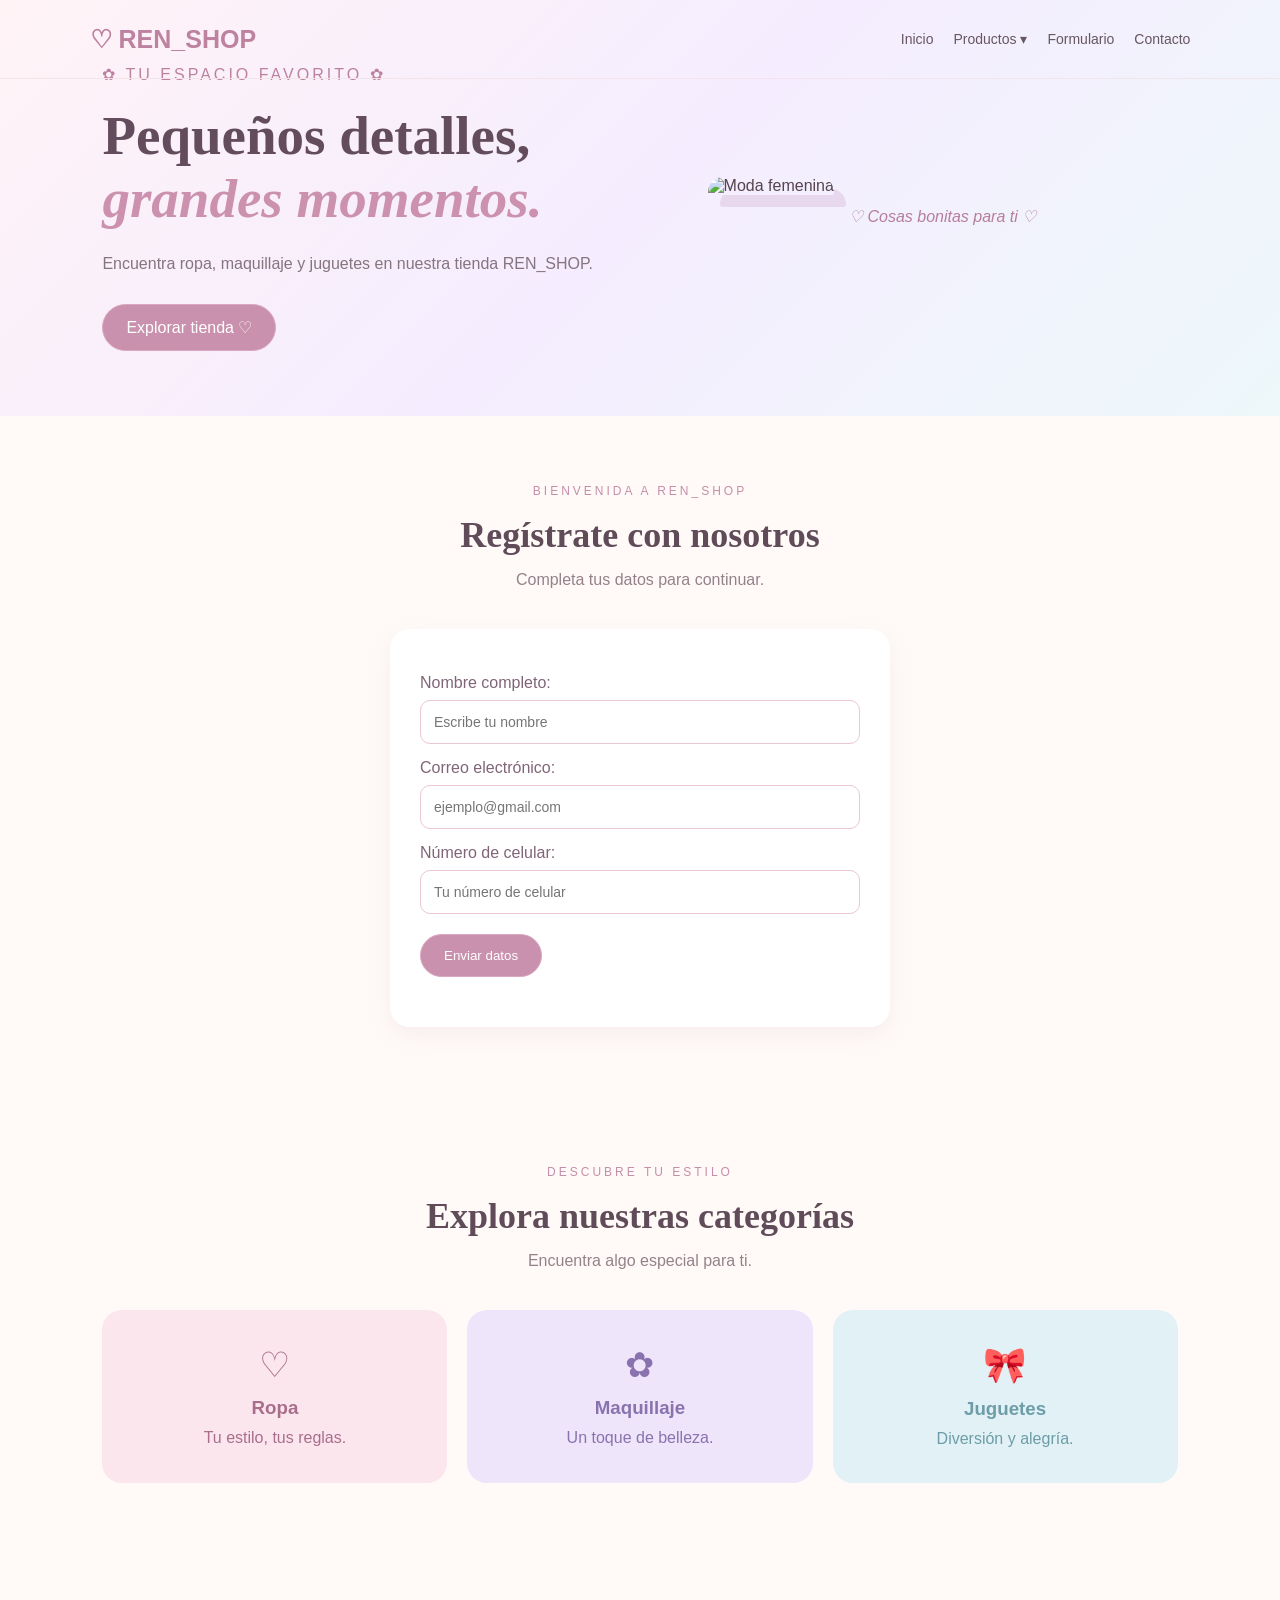
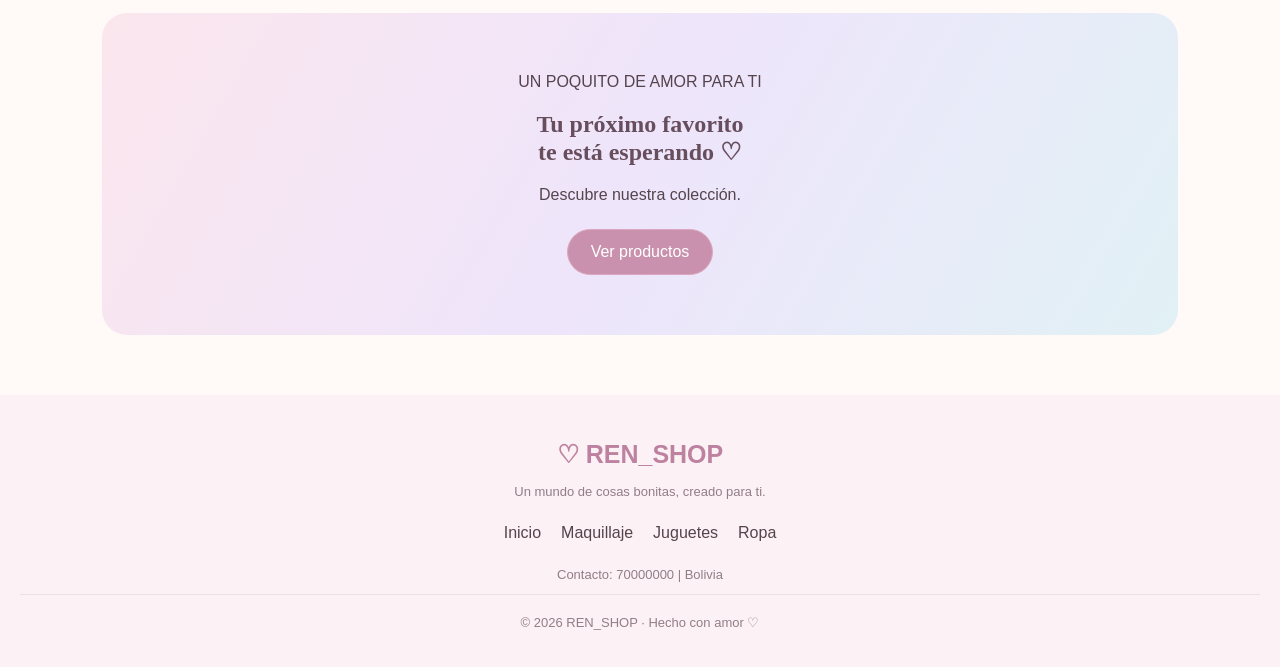
==== index.html @ 6530d6f2 "first commit" ====
<!DOCTYPE html>
<html lang="es">
<head>
    <meta charset="UTF-8">
    <meta name="viewport" content="width=device-width, initial-scale=1.0">
    <title>REN_SHOP | Inicio</title>
    <link rel="stylesheet" href="j.css">
    <script src="formulario.js" defer></script>
</head>
<body>

<header class="encabezado">
    <div class="logo">♡ REN_SHOP</div>

    <nav class="menu">
        <a href="index.html">Inicio</a>
        <div class="desplegable">
            <a href="#categorias" class="boton-menu">Productos ▾</a>
            <div class="submenu">
                <a href="maquillaje.html">Maquillaje</a>
                <a href="juguetes.html">Juguetes</a>
                <a href="ropa.html">Ropa</a>
            </div>
        </div>
        <a href="#formulario">Formulario</a>
        <a href="#contacto">Contacto</a>
    </nav>
</header>

<section class="portada" id="inicio">
    <div class="texto-portada">
        <span class="etiqueta">✿ TU ESPACIO FAVORITO ✿</span>
        <h1>Pequeños detalles,<br>
            <span>grandes momentos.</span>
        </h1>
        <p>Encuentra ropa, maquillaje y juguetes
        en nuestra tienda REN_SHOP.</p>
        <a href="#categorias" class="boton-principal">
            Explorar tienda ♡
        </a>
    </div>

    <div class="imagen-portada">
        <img src="LG.jpg"
             alt="Moda femenina">
        <div class="nota-flotante">♡ Cosas bonitas para ti ♡</div>
    </div>
</section>

<!-- FORMULARIO -->
<section class="formulario-seccion" id="formulario">
    <div class="titulo-seccion">
        <span>BIENVENIDA A REN_SHOP</span>
        <h2>Regístrate con nosotros</h2>
        <p>Completa tus datos para continuar.</p>
    </div>

    <form id="miFormulario">
        <label>Nombre completo:</label>
        <input type="text" id="nombre" required
               placeholder="Escribe tu nombre">

        <label>Correo electrónico:</label>
        <input type="email" id="correo" required
               placeholder="ejemplo@gmail.com">

        <label>Número de celular:</label>
        <input type="tel" id="celular" required
               placeholder="Tu número de celular">

        <button type="submit" class="boton-principal">
            Enviar datos
        </button>

        <p id="mensajeFormulario" class="mensaje"></p>
    </form>
</section>

<!-- CATEGORIAS -->
<section class="categorias" id="categorias">
    <div class="titulo-seccion">
        <span>DESCUBRE TU ESTILO</span>
        <h2>Explora nuestras categorías</h2>
        <p>Encuentra algo especial para ti.</p>
    </div>

    <div class="lista-categorias">
        <a href="ropa.html" class="categoria rosa">
            <span>♡</span>
            <h3>Ropa</h3>
            <p>Tu estilo, tus reglas.</p>
        </a>

        <a href="maquillaje.html" class="categoria lila">
            <span>✿</span>
            <h3>Maquillaje</h3>
            <p>Un toque de belleza.</p>
        </a>

        <a href="juguetes.html" class="categoria celeste">
            <span>🎀</span>
            <h3>Juguetes</h3>
            <p>Diversión y alegría.</p>
        </a>
    </div>
</section>

<section class="banner">
    <span>UN POQUITO DE AMOR PARA TI</span>
    <h2>Tu próximo favorito<br>te está esperando ♡</h2>
    <p>Descubre nuestra colección.</p>
    <a href="ropa.html" class="boton-principal">Ver productos</a>
</section>

<footer id="contacto">
    <div class="logo logo-footer">♡ REN_SHOP</div>
    <p>Un mundo de cosas bonitas, creado para ti.</p>
    <div class="enlaces-footer">
        <a href="index.html">Inicio</a>
        <a href="maquillaje.html">Maquillaje</a>
        <a href="juguetes.html">Juguetes</a>
        <a href="ropa.html">Ropa</a>
    </div>
    <p>Contacto: 70000000 | Bolivia</p>
    <p class="copyright">© 2026 REN_SHOP · Hecho con amor ♡</p>
</footer>

</body>
</html>
---- j.css ----
/* CONFIGURACION GENERAL */

* {
    margin: 0;
    padding: 0;
    box-sizing: border-box;
}

html {
    scroll-behavior: smooth;
}

body {
    font-family: "Segoe UI", Arial, sans-serif;
    background-color: #fffaf8;
    color: #55444d;
}

a {
    text-decoration: none;
    color: inherit;
}

/* ENCABEZADO */

.encabezado {
    width: 100%;
    padding: 20px 7%;
    display: flex;
    justify-content: space-between;
    align-items: center;
    gap: 20px;
    flex-wrap: wrap;
    background:# fffaf8;
    border-bottom: 1px solid #f2e4e8;
    position: absolute;
    top: 0;
    z-index: 1000;
}

.logo {
    font-size: 25px;
    font-weight: bold;
    color: #bd829f;
}

.menu {
    display: flex;
    align-items: center;
    justify-content: center;
    flex-wrap: wrap;
    gap: 20px;
}

.menu a {
    font-size: 14px;
    color: #685661;
    transition: 0.3s;
}

.menu a:hover {
    color: #c57c9e;
}

/* MENU DESPLEGABLE */

.desplegable {
    position: relative;
    padding: 10px 0;
}

.boton-menu {
    cursor: pointer;
}

.submenu {
    display: none;
    position: absolute;
    top: 100%;
    left: 0;
    width: 160px;
    background: white;
    border-radius: 12px;
    padding: 10px;
    box-shadow: 0 8px 20px #d9b6c533;
}

.submenu a {
    display: block;
    padding: 10px;
}

.desplegable:hover .submenu,
.desplegable:focus-within .submenu {
    display: block;
}

/* BOTONES */

.boton-comprar,
.boton-principal {
    display: inline-block;
    padding: 13px 23px;
    background: #eac6d6;
    color: #674a5a;
    border: 1px solid #dba7c0;
    border-radius: 30px;
    cursor: pointer;
    transition: 0.3s;
}

.boton-principal {
    background: #c991ad;
    color: white;
}

.boton-comprar:hover,
.boton-principal:hover {
    background: #ad718f;
    color: white;
    transform: translateY(-3px);
}

/* PORTADA */

.portada {
    padding: 65px 8%;
    display: flex;
    align-items: center;
    justify-content: space-between;
    gap: 40px;
    background: linear-gradient(
        135deg,
        #fff3f6,
        #f5edff,
        #edf8fa
    );
}

.texto-portada {
    flex: 1;
}

.etiqueta {
    color: #bc819f;
    letter-spacing: 3px;
}

.texto-portada h1 {
    font-family: Georgia, serif;
    font-size: clamp(35px, 5vw, 55px);
    color: #634c5b;
    margin: 20px 0;
}

.texto-portada h1 span {
    color: #cb91ae;
    font-style: italic;
}

.texto-portada p {
    line-height: 1.8;
    margin-bottom: 25px;
    color: #86747e;
}

.imagen-portada {
    flex: 1;
    max-width: 470px;
}

.imagen-portada img {
    width: 100%;
    height: 380px;
    object-fit: cover;
    border-radius: 100px 100px 20px 20px;
    box-shadow: 12px 12px 0 #e8d8ed;
}

.nota-flotante {
    text-align: center;
    padding: 12px;
    color: #b67e9b;
    font-style: italic;
}

/* TITULOS */

.titulo-seccion {
    text-align: center;
    margin-bottom: 40px;
}

.titulo-seccion span {
    color: #c58eaa;
    font-size: 12px;
    letter-spacing: 3px;
}

.titulo-seccion h2 {
    font-family: Georgia, serif;
    font-size: clamp(26px, 4vw, 36px);
    color: #604b58;
    margin: 15px 0;
}

.titulo-seccion p {
    color: #95818b;
}

/* FORMULARIO */

.formulario-seccion {
    padding: 65px 20px;
    background: #fffaf8;
}

form {
    max-width: 500px;
    margin: auto;
    padding: 30px;
    background: white;
    border-radius: 20px;
    box-shadow: 0 8px 25px #b99bac22;
}

form label {
    display: block;
    margin: 15px 0 8px;
    color: #806578;
}

form input {
    width: 100%;
    padding: 13px;
    border: 1px solid #eac6d6;
    border-radius: 10px;
    outline: none;
    font-size: 14px;
}

form input:focus {
    border-color: #c991ad;
    box-shadow: 0 0 5px #eac6d6;
}

form button {
    margin-top: 20px;
}

/* CATEGORIAS */

.categorias {
    padding: 70px 8%;
}

.lista-categorias {
    display: grid;
    grid-template-columns: repeat(3, 1fr);
    gap: 20px;
}

.categoria {
    text-align: center;
    padding: 35px 15px;
    border-radius: 20px;
    transition: 0.3s;
    cursor: pointer;
}

.categoria:hover {
    transform: translateY(-7px);
    box-shadow: 0 10px 25px #b99bac22;
}

.categoria span {
    display: block;
    font-size: 35px;
    margin-bottom: 12px;
}

.categoria h3 {
    margin-bottom: 10px;
}

.rosa {
    background: #fbe6ed;
    color: #a96e8b;
}

.lila {
    background: #eee5fb;
    color: #8972ae;
}

.celeste {
    background: #e1f1f5;
    color: #6d9da8;
}

/* PRODUCTOS */

.productos {
    padding: 65px 8%;
    background: white;
}

.rejilla-productos {
    display: grid;
    grid-template-columns: repeat(3, minmax(0, 1fr));
    gap: 25px;
}

.producto {
    background: #fffaf8;
    border-radius: 18px;
    overflow: hidden;
    border: 1px solid #f3e9ed;
    transition: 0.3s;
}

.producto:hover {
    transform: translateY(-6px);
    box-shadow: 0 12px 30px #b99bac22;
}

.foto-producto img {
    display: block;
    width: 100%;
    height: 230px;
    object-fit: cover;
}

.info-producto {
    padding: 20px;
}

.info-producto h3 {
    color: #634c5b;
    margin-bottom: 10px;
}

.info-producto p {
    font-size: 13px;
    color: #998791;
    margin-bottom: 18px;
}

.precio {
    display: flex;
    justify-content: space-between;
    align-items: center;
    gap: 8px;
    border-top: 1px solid #f1e4e9;
    padding-top: 15px;
}

.precio strong {
    color: #b87d9b;
    font-size: 18px;
}

.boton-pedido {
    background: #f8e5ed;
    color: #a76e89;
    border: 1px solid #eac6d6;
    padding: 9px 14px;
    border-radius: 20px;
    cursor: pointer;
    transition: 0.3s;
}

.boton-pedido:hover {
    background: #dba7c0;
    color: white;
}

/* MENSAJES */

.mensaje {
    text-align: center;
    margin-top: 20px;
    color: #a96e8b;
    font-weight: bold;
    font-size: 16px;
}

/* BANNER */

.banner {
    margin: 60px 8%;
    padding: 60px 20px;
    text-align: center;
    border-radius: 25px;
    background: linear-gradient(
        120deg,
        #fbe6ed,
        #eee5fb,
        #e1f1f5
    );
}

.banner h2 {
    font-family: Georgia, serif;
    color: #674e5d;
    margin: 20px 0;
}

.banner p {
    margin-bottom: 25px;
}

/* PIE DE PAGINA */

footer {
    padding: 45px 20px 25px;
    text-align: center;
    background: #fcf1f5;
}

.logo-footer {
    margin-bottom: 15px;
}

footer p {
    color: #927d88;
    font-size: 13px;
    margin: 12px 0;
}

.enlaces-footer {
    display: flex;
    justify-content: center;
    flex-wrap: wrap;
    gap: 20px;
    margin: 25px 0;
}

.enlaces-footer a:hover {
    color: #c57c9e;
}

.copyright {
    padding-top: 20px;
    border-top: 1px solid #eedee6;
}

/* TABLETS */

@media (max-width: 900px) {
    .rejilla-productos {
        grid-template-columns: repeat(2, 1fr);
    }

    .portada {
        padding: 45px 5%;
    }
}

/* CELULARES */

@media (max-width: 600px) {
    .encabezado {
        position: relative;
        justify-content: center;
    }

    .logo {
        width: 100%;
        text-align: center;
    }

    .menu {
        gap: 12px;
    }

    .menu a {
        font-size: 13px;
    }

    .portada {
        flex-direction: column;
        text-align: center;
    }

    .imagen-portada {
        width: 100%;
    }

    .imagen-portada img {
        height: 280px;
    }

    .lista-categorias {
        grid-template-columns: 1fr;
    }

    .rejilla-productos {
        grid-template-columns: repeat(2, minmax(0, 1fr));
        gap: 12px;
    }

    .foto-producto img {
        height: 160px;
    }

    .info-producto {
        padding: 12px;
    }

    .info-producto h3 {
        font-size: 15px;
    }

    .info-producto p {
        font-size: 11px;
    }

    .precio {
        flex-wrap: wrap;
    }

    .precio strong {
        font-size: 15px;
    }

    .boton-pedido {
        padding: 8px 10px;
        font-size: 12px;
    }

    .banner {
        margin: 35px 5%;
    }
}
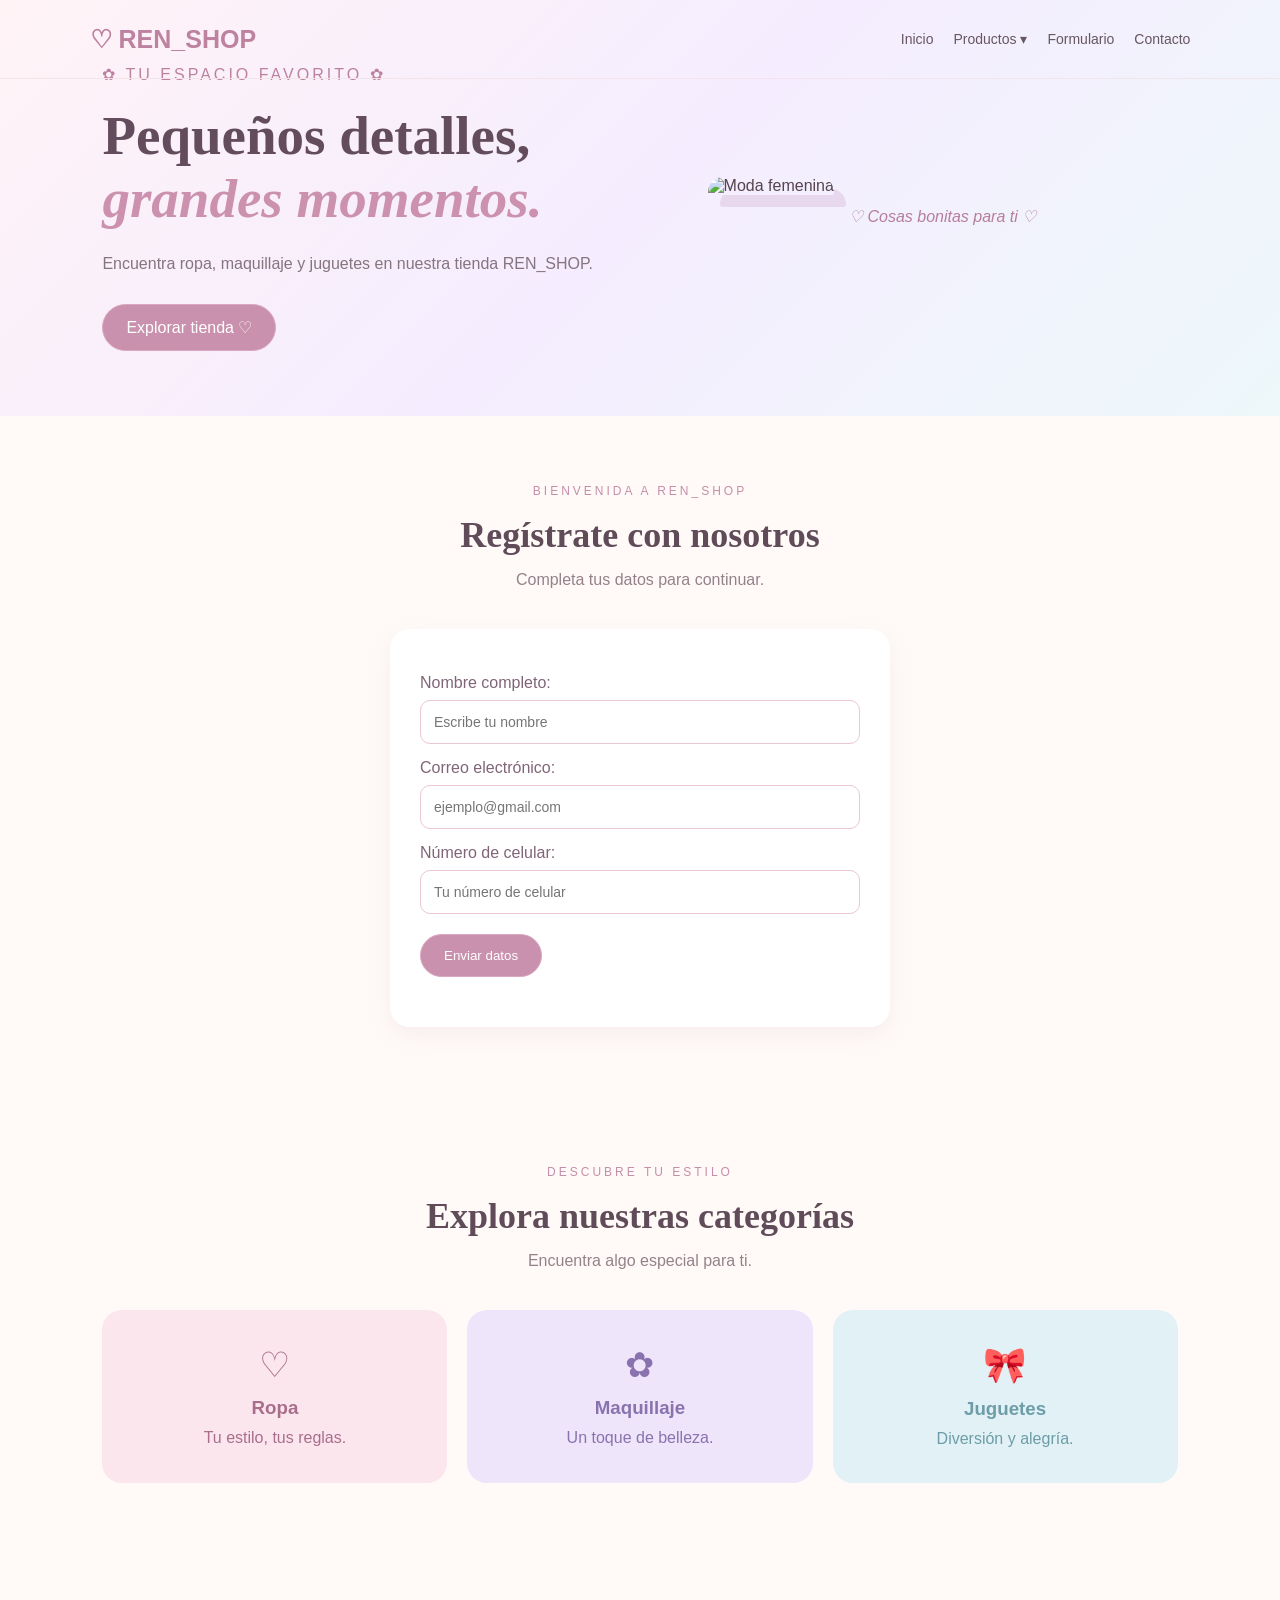
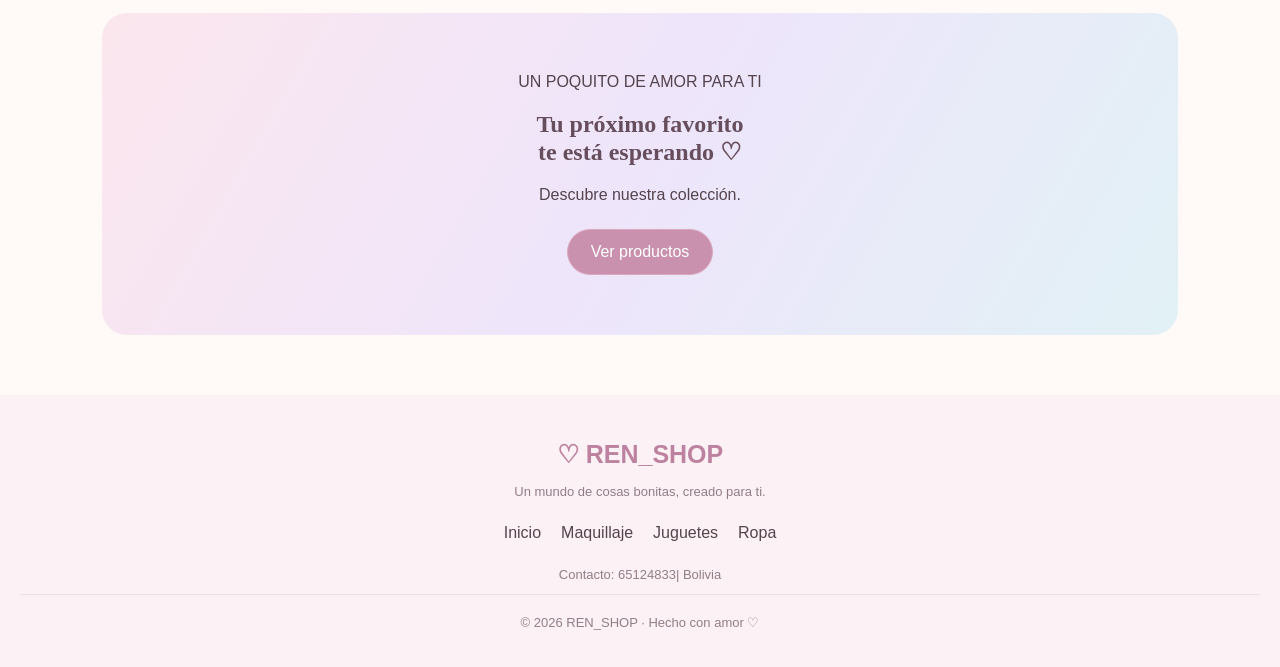
==== commit 30a216d3: "commit updates" ====
--- a/index.html
+++ b/index.html
@@ -1,4 +1,3 @@
-
 <!DOCTYPE html>
 <html lang="es">
 <head>
@@ -122,9 +121,9 @@
         <a href="juguetes.html">Juguetes</a>
         <a href="ropa.html">Ropa</a>
     </div>
-    <p>Contacto: 70000000 | Bolivia</p>
+    <p>Contacto: 65124833| Bolivia</p>
     <p class="copyright">© 2026 REN_SHOP · Hecho con amor ♡</p>
 </footer>
 
 </body>
-</html>
+</html>
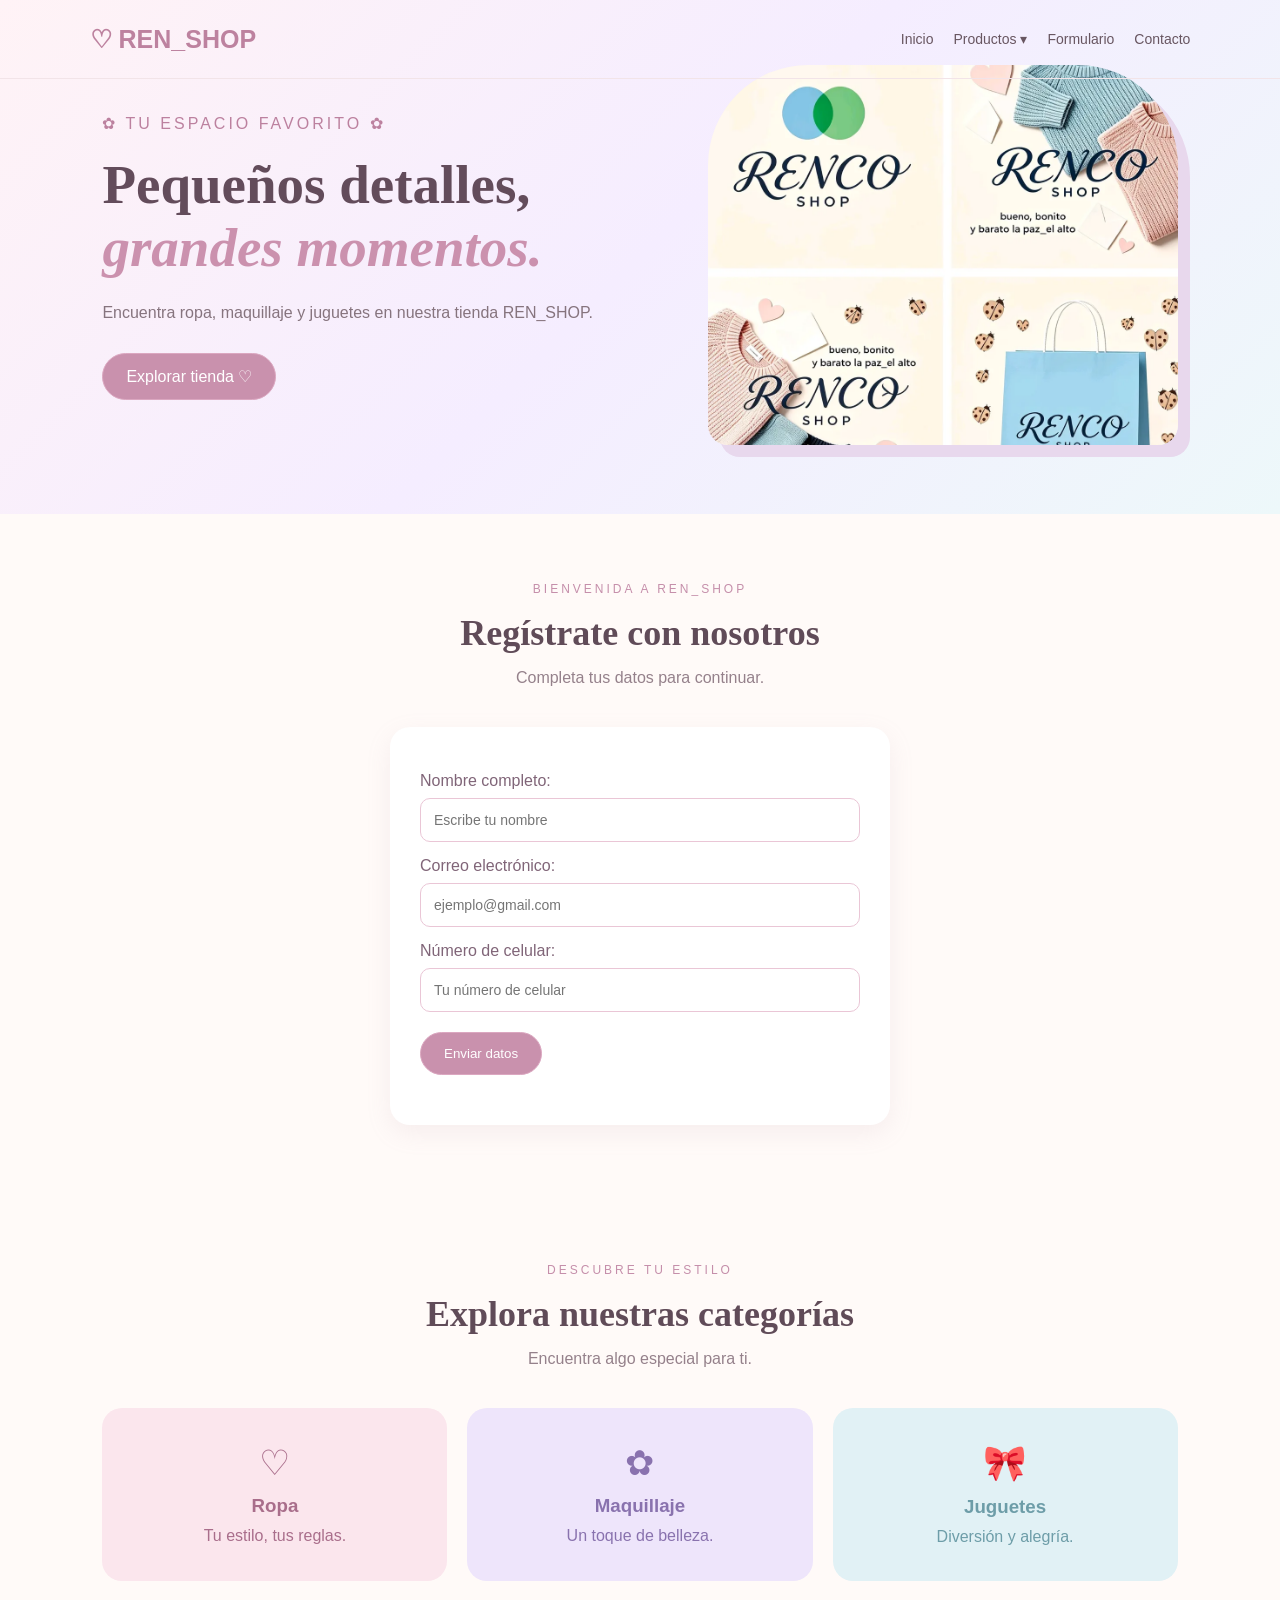
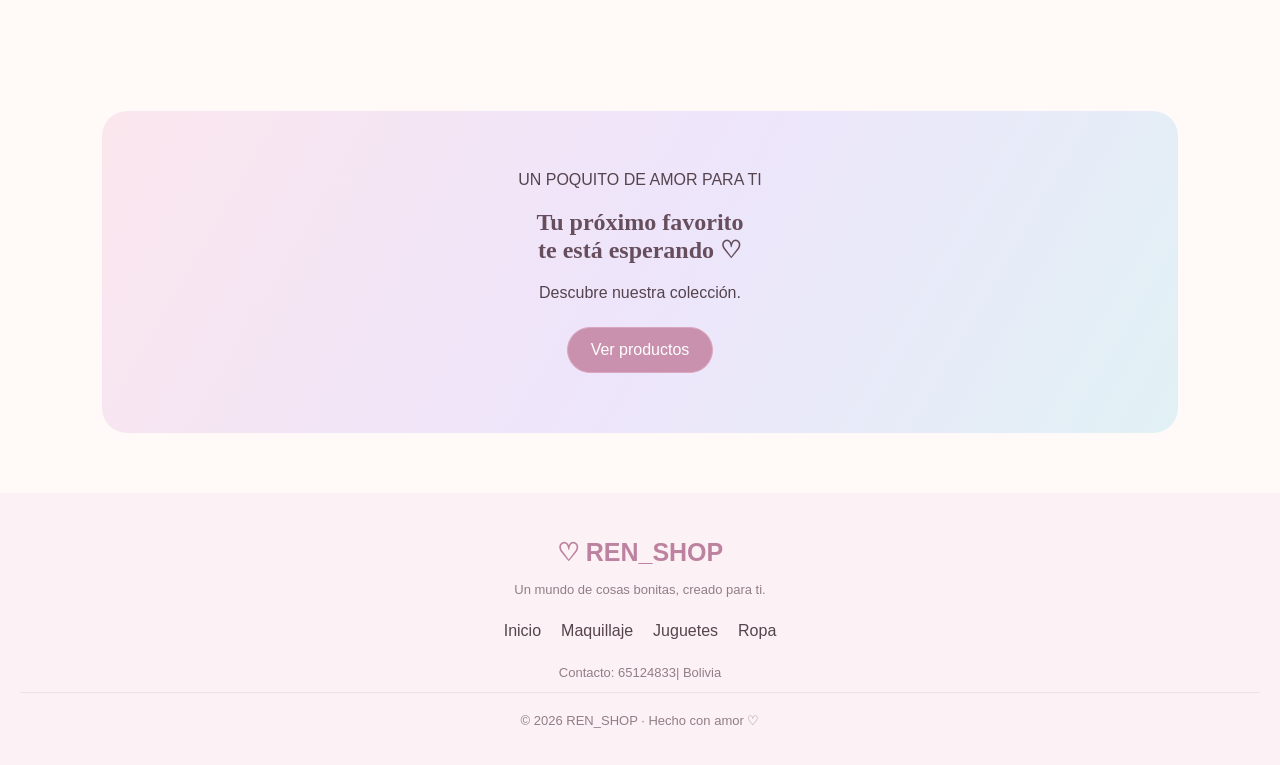
==== commit a8e85276: "rute index" ====
--- a/index.html
+++ b/index.html
@@ -41,9 +41,7 @@
     </div>
 
     <div class="imagen-portada">
-        <img src="LG.jpg"
-             alt="Moda femenina">
-        <div class="nota-flotante">♡ Cosas bonitas para ti ♡</div>
+        <img src="lg.jpg" alt="Moda femenina">
     </div>
 </section>
 
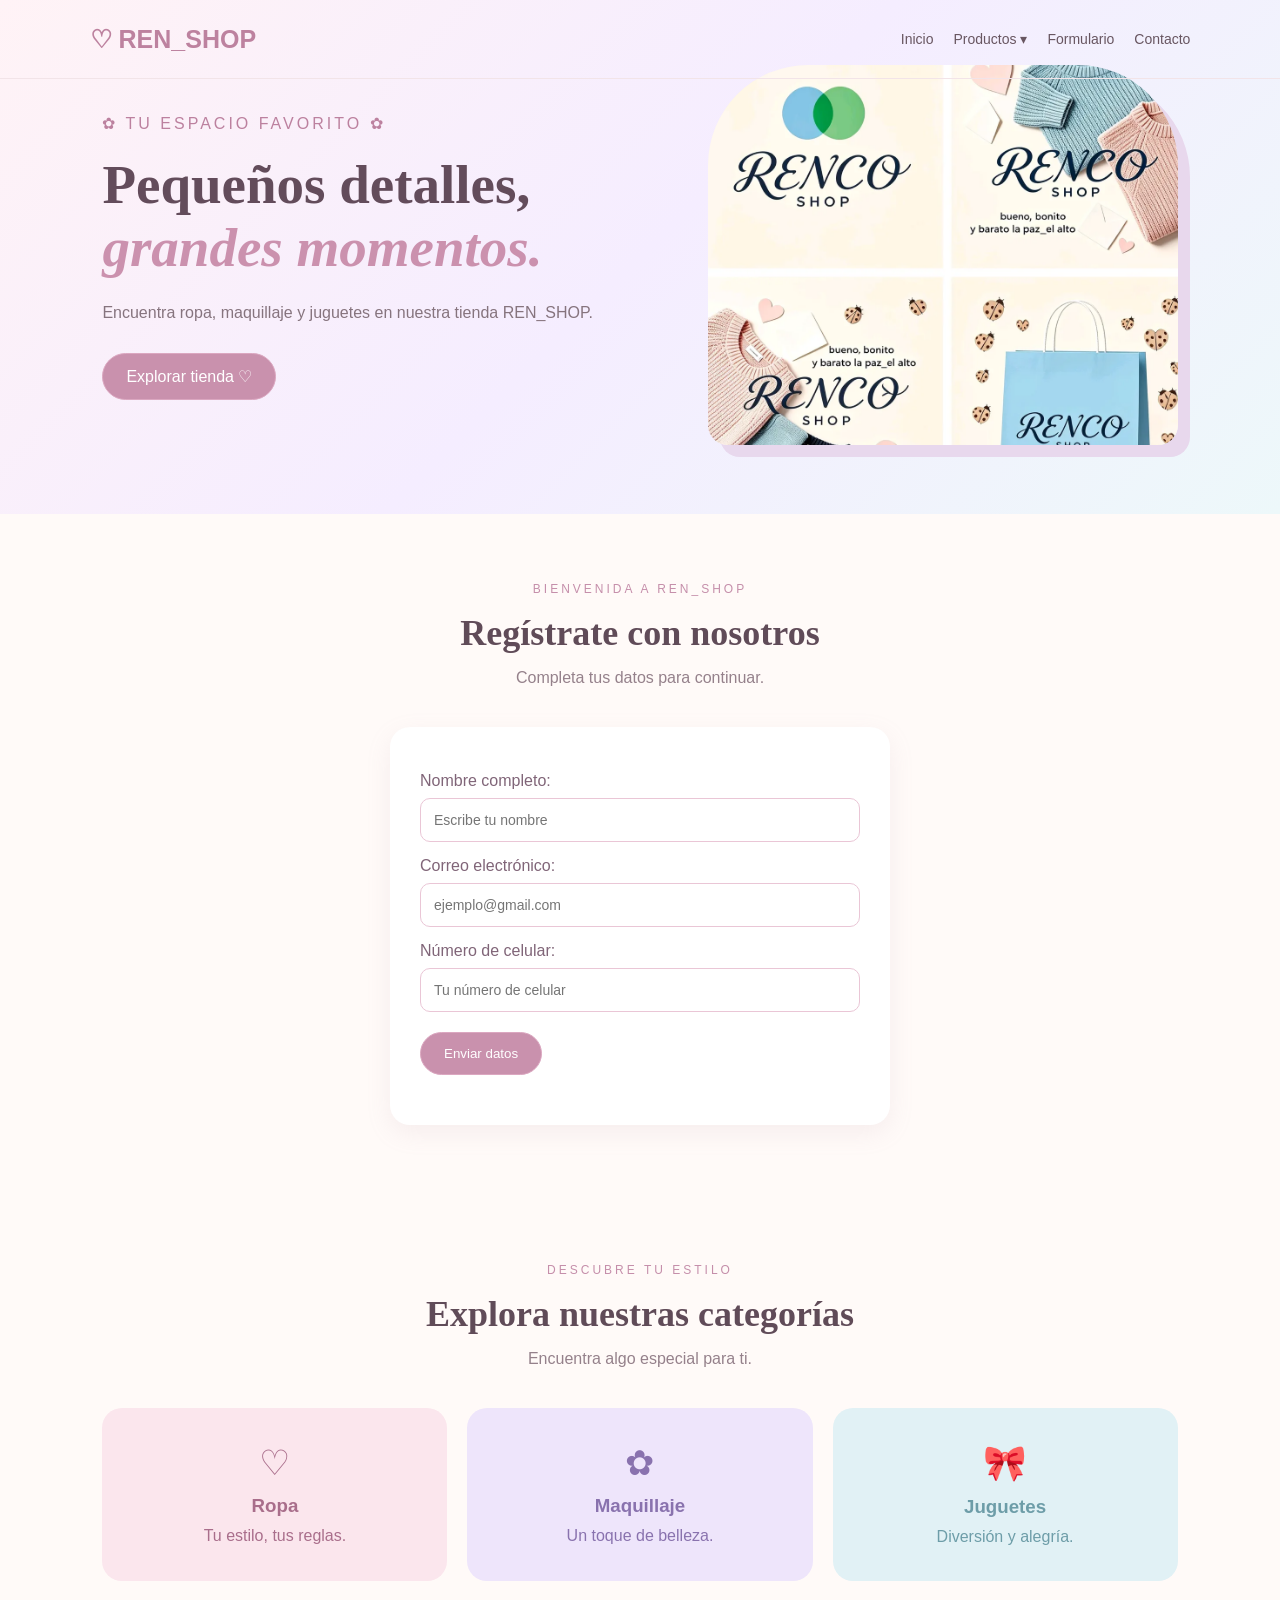
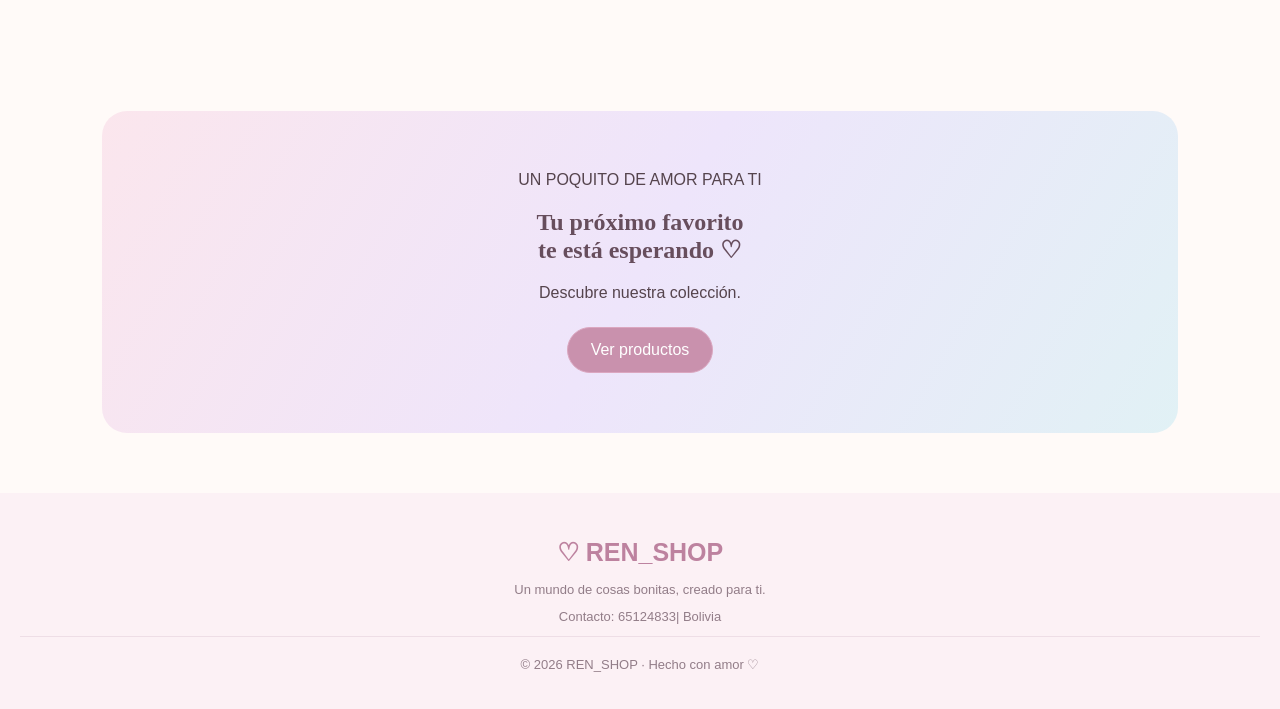
==== commit 0478ebae: "Features footer" ====
--- a/index.html
+++ b/index.html
@@ -113,12 +113,6 @@
 <footer id="contacto">
     <div class="logo logo-footer">♡ REN_SHOP</div>
     <p>Un mundo de cosas bonitas, creado para ti.</p>
-    <div class="enlaces-footer">
-        <a href="index.html">Inicio</a>
-        <a href="maquillaje.html">Maquillaje</a>
-        <a href="juguetes.html">Juguetes</a>
-        <a href="ropa.html">Ropa</a>
-    </div>
     <p>Contacto: 65124833| Bolivia</p>
     <p class="copyright">© 2026 REN_SHOP · Hecho con amor ♡</p>
 </footer>
